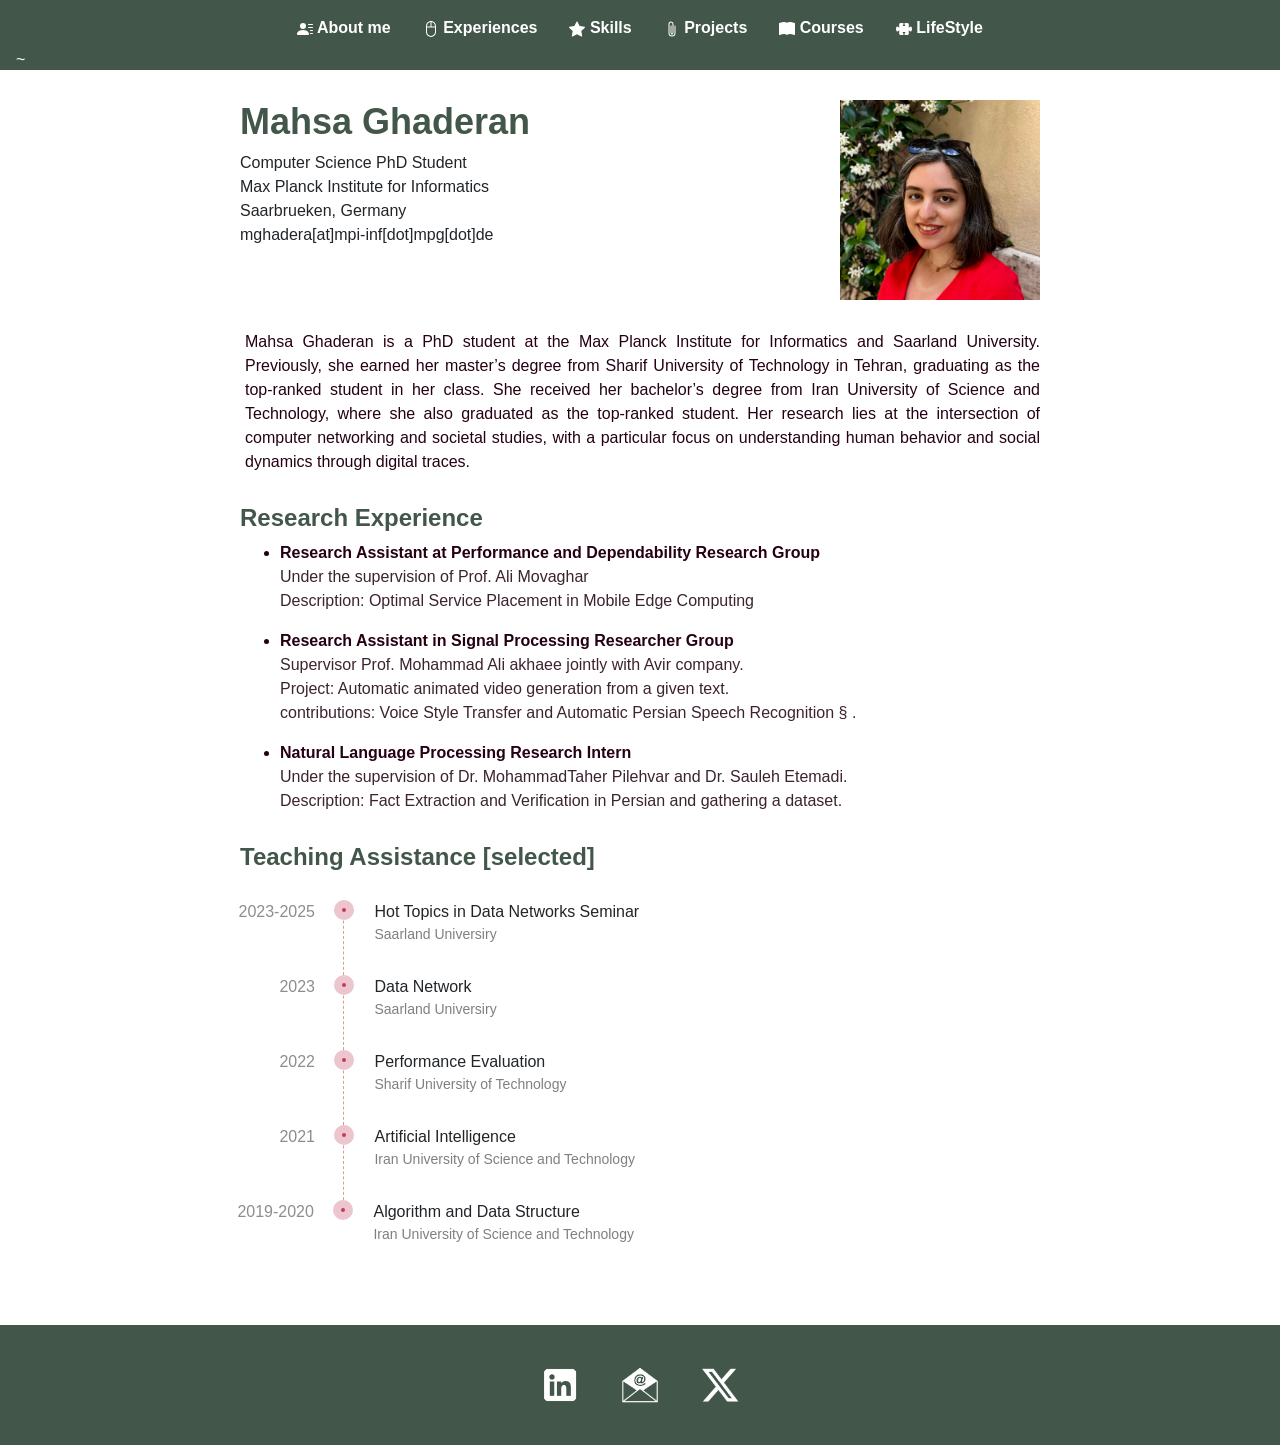
==== index.html @ 6dc73a00 "Update webpage" ====
<!doctype html>
<html lang="en">
<head>
    <link rel="stylesheet" href="style.css">
    <link rel="stylesheet" href="https://stackpath.bootstrapcdn.com/bootstrap/4.5.2/css/bootstrap.min.css" integrity="sha384-JcKb8q3iqJ61gNV9KGb8thSsNjpSL0n8PARn9HuZOnIxN0hoP+VmmDGMN5t9UJ0Z" crossorigin="anonymous">
    <meta charset="utf-8"/>
    <meta name="description" content="This is the portfolio of Mahsa Ghaderan, PhD student"/>
    <!-- <meta name="keywords" content="Marek, Grzyb, Portfolio, Video, Game, Developer, Programmer, C++, C#, .NET, ASP.NET, Java, Android, Unity, Unreal, Engine, UE, Mobile, Desktop, Web, Resume, CV"> -->
    <title>mahsaghaderan99.github.io | Mahsa Ghaderan - CS PhD Student &amp; CSS, Network</title>
</head>
<body>
    <div id="header" class="dark-header">
        <div class="header-content">

            <nav class="nav">
                
                <a class="nav-link header-navlink" href="#">
                    <svg width="1em" height="1em" viewBox="0 0 16 16" class="bi bi-person-lines-fill" fill="currentColor" xmlns="http://www.w3.org/2000/svg">
                        <path fill-rule="evenodd" d="M1 14s-1 0-1-1 1-4 6-4 6 3 6 4-1 1-1 1H1zm5-6a3 3 0 1 0 0-6 3 3 0 0 0 0 6zm7 1.5a.5.5 0 0 1 .5-.5h2a.5.5 0 0 1 0 1h-2a.5.5 0 0 1-.5-.5zm-2-3a.5.5 0 0 1 .5-.5h4a.5.5 0 0 1 0 1h-4a.5.5 0 0 1-.5-.5zm0-3a.5.5 0 0 1 .5-.5h4a.5.5 0 0 1 0 1h-4a.5.5 0 0 1-.5-.5zm2 9a.5.5 0 0 1 .5-.5h2a.5.5 0 0 1 0 1h-2a.5.5 0 0 1-.5-.5z"/>
                    </svg>
                    About me
                </a>

                <a class="nav-link header-navlink" href="#experiments">
                    <svg width="1em" height="1em" viewBox="0 0 16 16" class="bi bi-mouse2" fill="currentColor" xmlns="http://www.w3.org/2000/svg">
                        <path fill-rule="evenodd" d="M3 5.188C3 2.341 5.22 0 8 0s5 2.342 5 5.188v5.625C13 13.658 10.78 16 8 16s-5-2.342-5-5.188V5.189zm4.5-4.155C5.541 1.289 4 3.035 4 5.188V5.5h3.5V1.033zm1 0V5.5H12v-.313c0-2.152-1.541-3.898-3.5-4.154zM12 6.5H4v4.313C4 13.145 5.81 15 8 15s4-1.855 4-4.188V6.5z"/>
                    </svg>
                    Experiences
                </a>

                <a class="nav-link header-navlink" href="#">
                    <svg width="1em" height="1em" viewBox="0 0 16 16" class="bi bi-star-fill" fill="currentColor" xmlns="http://www.w3.org/2000/svg">
                        <path d="M3.612 15.443c-.386.198-.824-.149-.746-.592l.83-4.73L.173 6.765c-.329-.314-.158-.888.283-.95l4.898-.696L7.538.792c.197-.39.73-.39.927 0l2.184 4.327 4.898.696c.441.062.612.636.283.95l-3.523 3.356.83 4.73c.078.443-.36.79-.746.592L8 13.187l-4.389 2.256z"/>
                    </svg>
                    Skills
                </a>
                
                <a class="nav-link header-navlink" href="#">
                    <svg width="1em" height="1em" viewBox="0 0 16 16" class="bi bi-paperclip" fill="currentColor" xmlns="http://www.w3.org/2000/svg">
                    <path fill-rule="evenodd" d="M4.5 3a2.5 2.5 0 0 1 5 0v9a1.5 1.5 0 0 1-3 0V5a.5.5 0 0 1 1 0v7a.5.5 0 0 0 1 0V3a1.5 1.5 0 1 0-3 0v9a2.5 2.5 0 0 0 5 0V5a.5.5 0 0 1 1 0v7a3.5 3.5 0 1 1-7 0V3z"/>
                    </svg>
                    Projects
                </a>
                
                <a class="nav-link header-navlink" href="#">
                    <svg width="1em" height="1em" viewBox="0 0 16 16" class="bi bi-book-fill" fill="currentColor" xmlns="http://www.w3.org/2000/svg">
                        <path fill-rule="evenodd" d="M8 1.783C7.015.936 5.587.81 4.287.94c-1.514.153-3.042.672-3.994 1.105A.5.5 0 0 0 0 2.5v11a.5.5 0 0 0 .707.455c.882-.4 2.303-.881 3.68-1.02 1.409-.142 2.59.087 3.223.877a.5.5 0 0 0 .78 0c.633-.79 1.814-1.019 3.222-.877 1.378.139 2.8.62 3.681 1.02A.5.5 0 0 0 16 13.5v-11a.5.5 0 0 0-.293-.455c-.952-.433-2.48-.952-3.994-1.105C10.413.809 8.985.936 8 1.783z"/>
                    </svg>
                    Courses
                </a>
                
                <a class="nav-link header-navlink" href="#lifestyle">
                    <svg width="1em" height="1em" viewBox="0 0 16 16" class="bi bi-puzzle-fill" fill="currentColor" xmlns="http://www.w3.org/2000/svg">
                        <path fill-rule="evenodd" d="M3.112 3.645A1.5 1.5 0 0 1 4.605 2H7a.5.5 0 0 1 .5.5v.382c0 .696-.497 1.182-.872 1.469a.459.459 0 0 0-.115.118.113.113 0 0 0-.012.025L6.5 4.5v.003l.003.01c.004.01.014.028.036.053a.86.86 0 0 0 .27.194C7.09 4.9 7.51 5 8 5c.492 0 .912-.1 1.19-.24a.86.86 0 0 0 .271-.194.213.213 0 0 0 .036-.054l.003-.01v-.008a.112.112 0 0 0-.012-.025.459.459 0 0 0-.115-.118c-.375-.287-.872-.773-.872-1.469V2.5A.5.5 0 0 1 9 2h2.395a1.5 1.5 0 0 1 1.493 1.645L12.645 6.5h.237c.195 0 .42-.147.675-.48.21-.274.528-.52.943-.52.568 0 .947.447 1.154.862C15.877 6.807 16 7.387 16 8s-.123 1.193-.346 1.638c-.207.415-.586.862-1.154.862-.415 0-.733-.246-.943-.52-.255-.333-.48-.48-.675-.48h-.237l.243 2.855A1.5 1.5 0 0 1 11.395 14H9a.5.5 0 0 1-.5-.5v-.382c0-.696.497-1.182.872-1.469a.459.459 0 0 0 .115-.118.113.113 0 0 0 .012-.025L9.5 11.5v-.003l-.003-.01a.214.214 0 0 0-.036-.053.859.859 0 0 0-.27-.194C8.91 11.1 8.49 11 8 11c-.491 0-.912.1-1.19.24a.859.859 0 0 0-.271.194.214.214 0 0 0-.036.054l-.003.01v.002l.001.006a.113.113 0 0 0 .012.025c.016.027.05.068.115.118.375.287.872.773.872 1.469v.382a.5.5 0 0 1-.5.5H4.605a1.5 1.5 0 0 1-1.493-1.645L3.356 9.5h-.238c-.195 0-.42.147-.675.48-.21.274-.528.52-.943.52-.568 0-.947-.447-1.154-.862C.123 9.193 0 8.613 0 8s.123-1.193.346-1.638C.553 5.947.932 5.5 1.5 5.5c.415 0 .733.246.943.52.255.333.48.48.675.48h.238l-.244-2.855z"/>
                    </svg>
                    LifeStyle
                </a>
            </nav>
        </div>~
    </div>
   
    <div class='main-body'>
        
        <div class='body-content'>

            <div class="section flex">

                <div id="about" class="two_boxs_left about">
                    <h1>Mahsa Ghaderan</h1>
                    <div class="`">Computer Science PhD Student</div>
                    <div class="`">Max Planck Institute for Informatics</div>
                    <div class="">Saarbrueken, Germany</div>
                    <div class="">mghadera[at]mpi-inf[dot]mpg[dot]de</div>
                    
                
                </div>    

                
                
                <div class="flex two_boxs_right">
                            <img src="./static/profile-pic.jpeg" class="about_img">
                        <div class="social-media">
                        </div>
                </div>
            
            </div>

            <div class="section about_text">
                <p>
                    Mahsa Ghaderan is a PhD student at the Max Planck Institute for Informatics and Saarland University. 
                    Previously, she earned her master’s degree from Sharif University of Technology in Tehran, graduating as the top-ranked student in her class. 
                    She received her bachelor’s degree from Iran University of Science and Technology, where she also graduated as the top-ranked student.
                    Her research lies at the intersection of computer networking and societal studies, with a particular focus on understanding human behavior and social dynamics through digital traces.
</p>
            </div>


            <div class="section">
                <h2>Research Experience</h2>
                <ul class='exp_li'>
                    <li>Research Assistant at Performance and Dependability Research Group </li>
                    <p>Under the supervision of Prof. Ali Movaghar
                        <br>
                        Description: Optimal Service Placement in Mobile Edge Computing
                    </p>
                    <li>Research Assistant in Signal Processing Researcher Group</li>
                    <p>Supervisor Prof. Mohammad Ali akhaee jointly with Avir company. 
                    </br>
                    Project: Automatic animated video generation from a given text.
                    </br>
                    contributions: Voice Style Transfer and Automatic Persian Speech Recognition § .
                    </p>
                    <li>Natural Language Processing Research Intern  
                    <p>Under the supervision of Dr. MohammadTaher Pilehvar and Dr. Sauleh Etemadi.
                    </br>
                    Description: Fact Extraction and Verification in Persian and gathering a dataset. </p>
                </ul>
            </div>

            
            <div class="section">
                <h2>Teaching Assistance [selected]</h2>
                <div class="history-tl-container">
                <ul class="tl">
                    <li class="tl-item" ng-repeat="item in retailer_history">
                    <div class="timestamp">
                        2023-2025
                    </div>
                    <div class="item-title">Hot Topics in Data Networks Seminar</div>
                    <div class="item-detail">Saarland Universiry</div>
                    </li>
                    <!-- ------- -->
                    <li class="tl-item" ng-repeat="item in retailer_history">
                    <div class="timestamp">
                        2023
                    </div>
                    <div class="item-title">Data Network</div>
                    <div class="item-detail">Saarland Universiry</div>
                    </li>
                    <!-- ------- -->
                    <li class="tl-item" ng-repeat="item in retailer_history">
                    <div class="timestamp">
                        2022
                    </div>
                    <div class="item-title">Performance Evaluation</div>
                    <div class="item-detail">Sharif University of Technology</div>
                    </li>
                    <!-- ------- -->
                    <li class="tl-item" ng-repeat="item in retailer_history">
                    <div class="timestamp">
                        2021
                    </div>
                    <div class="item-title">Artificial Intelligence</div>
                    <div class="item-detail">Iran University of Science and Technology</div>
                    </li>
                    <!-- ------- -->
                    <li class="tl-item" ng-repeat="item in retailer_history">
                    <div class="timestamp">
                        2019-2020
                    </div>
                    <div class="item-title">Algorithm and Data Structure</div>
                    <div class="item-detail">Iran University of Science and Technology</div>
                    </li>
                    <!-- ------- -->
                </ul>
           </div>
        </div>

        </div>
    </div>
</body>

<footer>
           <div class="footer-content">

            <nav class="nav">
                
                <a class="contact-item" href="https://www.linkedin.com/in/mahsa-ghaderan-0867941b6/">
                    <img src="./static/linkedin.png" alt="">
                </a>

                <a class="contact-item" href="mailto:mghadera[at]mpi-inf[dot]mpg[dot]de">
                    <img src="./static/email.png" alt="">
                </a>

                <a class="contact-item" href="">
                    <img src="./static/X.png" alt="">
                </a>

               
            </nav>
        </div>
</footer>
</html>
---- style.css ----
:root{
    --color-primary: #425749;
    --color-primary-2: #C23C5A;
    --color-secondary: #D5A18E;
    --color-accent: #DEC3BE;
    --color-success: #758B7C;
    --color-background: #FFFFFF;
    --color-text: #090B0C;
    --site-width: 800px;
}

.dark-header{
    height: 70px;
    background-color: var(--color-primary);
    color: var(--color-background);
    width: 100%;
    /* left: 50%;
    transform: translateX(-50%); */
    padding: 8px 16px;
    position: fixed;
}
.header-content{
    display: flex;
    justify-content: space-between;
    align-items: center;
    max-width: var(--site-width);
    justify-content: center;
    margin: 0 auto;
}
html{
    font-family: sans-serif;
}
*{
    font-family: sans-serif;
    font-size: 16px;
}

.main-body{
    padding-top: 30px;
    max-width: var(--site-width);
    align-content: center;
    margin: 0 auto;   
    height: 100%;
}

.body-content{
    z-index: -1;
    position: relative;
    justify-content: center;
    /* top:70px; */
    /* display: flex; */
    margin:70px auto 0 auto;   
    /* margin: 0 auto;    */
}

nav{
    position: relative;
    margin: 0 auto;
}

footer{
    padding: 20px;
    background-color: var(--color-primary);
    color: var(--color-background);
    width: 100%;
    margin: 0 auto;
}

h3{
    text-align: center;
    font-weight: 1400;
    color: var(--color-primary-2);

}
h1{
    font-size: 36px!important;
    font-weight: 700!important;
    color: var(--color-primary);
}

h2{
    font-size: 24px!important;
    font-weight: 700!important;
    color: var(--color-primary);
}

.header-navlink{
    color: var(--color-background); ;
    font-weight: 800;
}
.header-navlink:hover{
    color: var(--color-secondary);
    font-size: 19px;
    font-weight: 800;
}
.bi{
    display: inline-block;
    content: "";
  }

.social-media{
    padding: 0px;
}
.social-media-icon{
    margin: 10px;
    width: 20px;
    height: 20px;
}
.img__wrap{
    margin: 10px;
    display: flex;
}
.img__description{
    position: relative;
    top: 10px;
    visibility: visible;
    color: #090b0c ;
}

.img__wrap:hover{
    transform: scale(1.02);
}
.footer-text{
    font-family: sans-serif;
    text-align: center;
    color: #dce6ea;
}

.flex{
    display: flex;
    gap: 2%;
}

.two_boxs_left{
    width: 73%;
}
.two_boxs_right{
    width: 25%;
}   

.section{
    margin-bottom: 30px;
}
.flex-name{
    padding: 20px;
    font-size: 25px;
    font-weight: bold;
}

.about_pic{
    width: 100%;
    order: 1;
    padding: 10px;
}

.about_text{
    width: 100%;
    order: 2;
    padding-left: 5px;
    padding-top: 0px;
    color: #250014;
    font-size: 20px;
    text-indent: 0px;
    text-align: justify;
    
}

.about_img{
    width: 100%;
    /* transform: scale(0.3); */
    /* border-radius: 10px; */
}


.exp_content{
    display: flex;
}
hr{
    color: #cfd8dc;
    background-color: #250014;
    border-top: 4px solid #250014;
}

.exp_li{
    color: #250014;
    font-weight: 800;
}

.exp_li p{
    font-weight: 100;
    font-size: 16px;
    color: #3b2430;

}

.footer_email{
    color: inherit;
    text-decoration: underline;
}

.lifestyle{
    padding: 30px;
    padding-bottom: 0px;
    width: 90%;
}

table, th, td {
    border: 1px solid black;
    border-collapse: collapse;
  }
  th, td {
    padding: 5px;
    text-align: left;    
  }
table td{
    color: #3b2430;
    /* background-color: #fff1f9; */
}

.projects{
    padding: 30px;
    padding-bottom: 0px;
    width: 90%;
}

.projects th{
    text-align: center;
    color: #250014;
    border: 2px solid black;
}

.high{
    border-bottom: 3px solid black;
}

.last{
    border-right: 3px solid black;
}



/* -------TIMELINE------- */
.history-tl-container{
  width:100%;
  display:block;
  position:relative;
}
.history-tl-container ul.tl{
    margin:20px 0;
    padding:0;
    display:inline-block;

}
.history-tl-container ul.tl li{
    list-style: none;
    margin:auto;
    margin-left:35%;
    width: 100%;
    min-height:50px;
    /*background: rgba(255,255,0,0.1);*/
    border-left:1px dashed var(--color-secondary);
    padding:0 0 30px 30px;
    position:relative;
}
.history-tl-container ul.tl li:last-child{ border-left:0;}
.history-tl-container ul.tl li::before{
    position: absolute;
    left: -10px;
    top: 0px;
    content: " ";
    border: 8px solid rgba(255, 255, 255, 0.7);
    border-radius: 500%;
    background: var(--color-primary-2);
    height: 20px;
    width: 20px;
    transition: all 500ms ease-in-out;

}
.history-tl-container ul.tl li:hover::before{
    border-color:  var(--color-primary-2);
    transition: all 1000ms ease-in-out;
}
ul.tl li .item-title{
}
ul.tl li .item-detail{
    color:rgba(0,0,0,0.5);
    font-size:14px;
}
ul.tl li .timestamp{
    color: #8D8D8D;
    position: absolute;
    width:35%;
    left: -45%;
    text-align: right;
    /* font-size: 12px; */
}


/* ---- Footnote ---- */
.contact-item{
    width: 40px;
    margin: 20px;
}

.contact-item img{
    width: 100%;
}

.footer-content{
    display: flex;
    justify-content: space-between;
    align-items: center;
    max-width: var(--site-width);
    justify-content: center;
    margin: 0 auto;
}
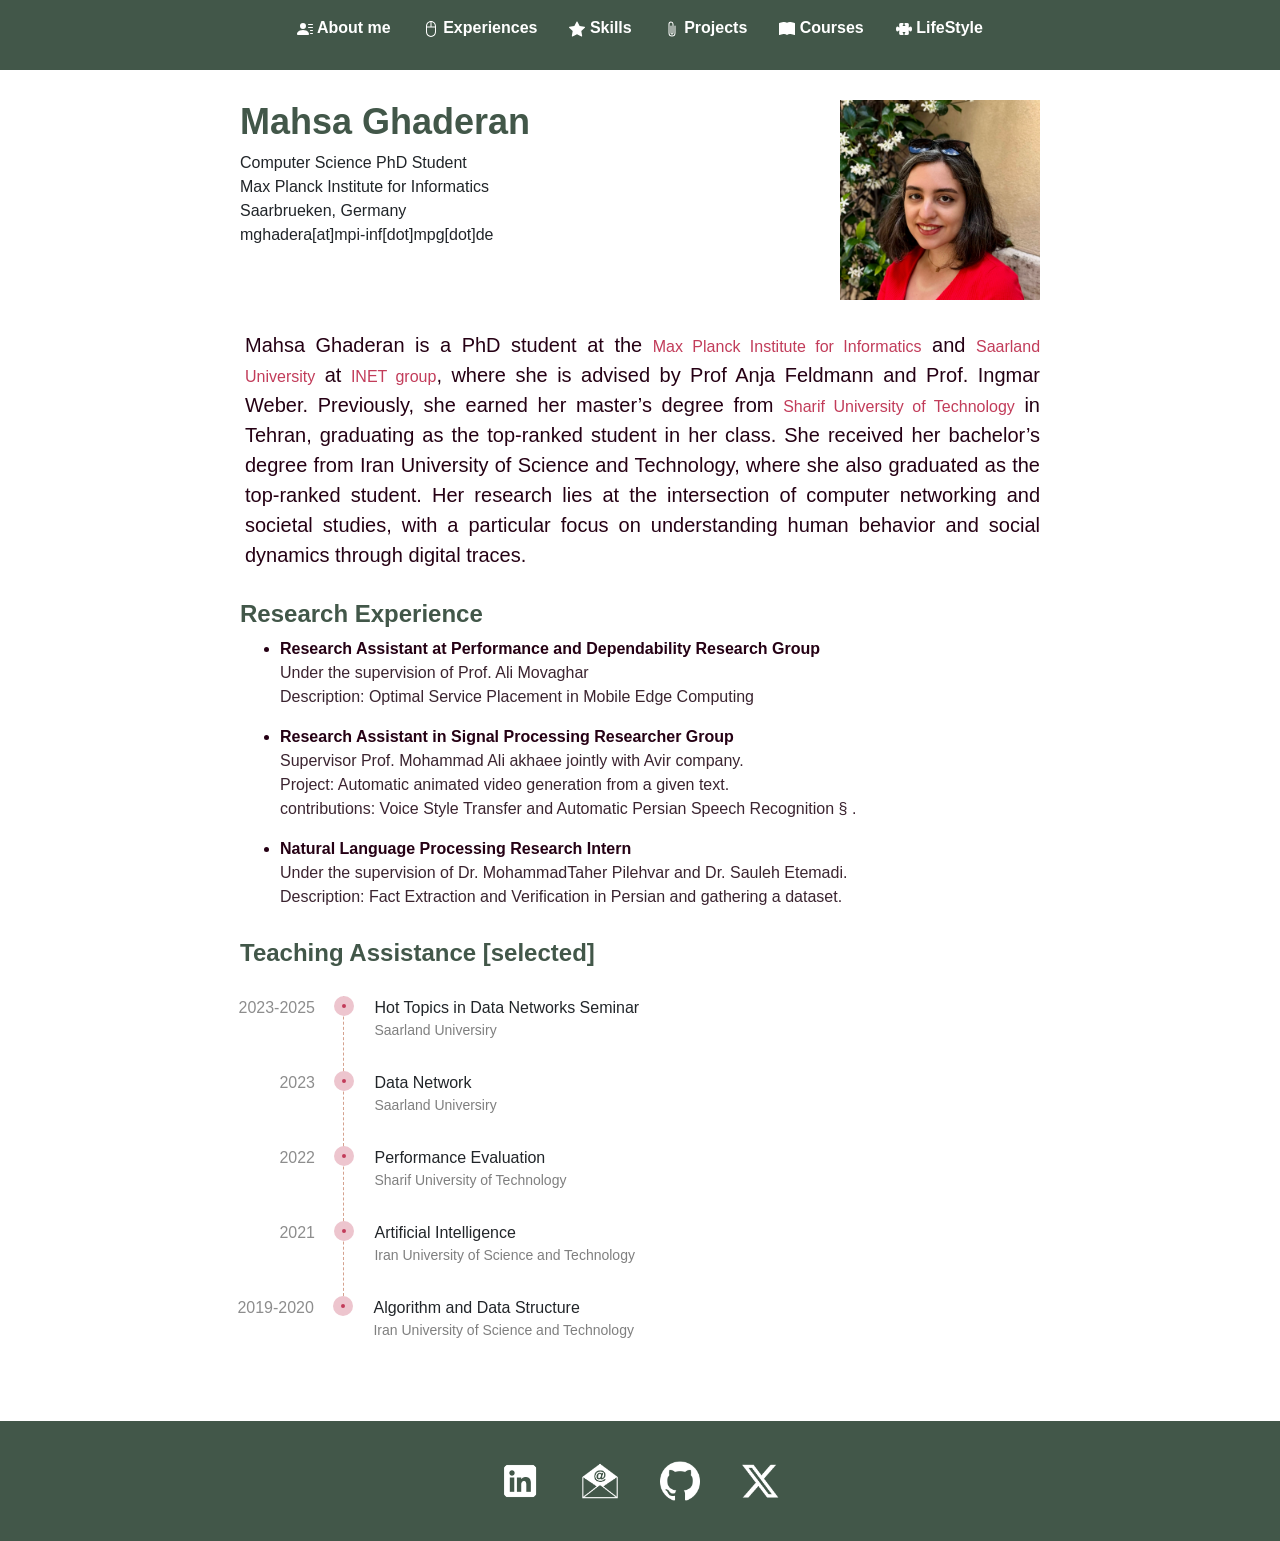
==== commit 912f5e2c: "Add more links, improve meta for SEO" ====
--- a/index.html
+++ b/index.html
@@ -4,12 +4,13 @@
     <link rel="stylesheet" href="style.css">
     <link rel="stylesheet" href="https://stackpath.bootstrapcdn.com/bootstrap/4.5.2/css/bootstrap.min.css" integrity="sha384-JcKb8q3iqJ61gNV9KGb8thSsNjpSL0n8PARn9HuZOnIxN0hoP+VmmDGMN5t9UJ0Z" crossorigin="anonymous">
     <meta charset="utf-8"/>
-    <meta name="description" content="This is the portfolio of Mahsa Ghaderan, PhD student"/>
+    <meta name="description" content="This is the portfolio of Mahsa Ghaderan, PhD student, research projects and publications"/>
+    <meta name="viewport" content="width=device-width, initial-scale=0.8, maximum-scale=0.8, user-scalable=no"/>
     <!-- <meta name="keywords" content="Marek, Grzyb, Portfolio, Video, Game, Developer, Programmer, C++, C#, .NET, ASP.NET, Java, Android, Unity, Unreal, Engine, UE, Mobile, Desktop, Web, Resume, CV"> -->
-    <title>mahsaghaderan99.github.io | Mahsa Ghaderan - CS PhD Student &amp; CSS, Network</title>
+    <title>Mahsa Ghaderan - PhD at Max Planck Institute</title>
 </head>
 <body>
-    <div id="header" class="dark-header">
+    <header id="header" class="dark-header">
         <div class="header-content">
 
             <nav class="nav">
@@ -49,17 +50,17 @@
                     Courses
                 </a>
                 
-                <a class="nav-link header-navlink" href="#lifestyle">
+                <a class="nav-link header-navlink" href="#">
                     <svg width="1em" height="1em" viewBox="0 0 16 16" class="bi bi-puzzle-fill" fill="currentColor" xmlns="http://www.w3.org/2000/svg">
                         <path fill-rule="evenodd" d="M3.112 3.645A1.5 1.5 0 0 1 4.605 2H7a.5.5 0 0 1 .5.5v.382c0 .696-.497 1.182-.872 1.469a.459.459 0 0 0-.115.118.113.113 0 0 0-.012.025L6.5 4.5v.003l.003.01c.004.01.014.028.036.053a.86.86 0 0 0 .27.194C7.09 4.9 7.51 5 8 5c.492 0 .912-.1 1.19-.24a.86.86 0 0 0 .271-.194.213.213 0 0 0 .036-.054l.003-.01v-.008a.112.112 0 0 0-.012-.025.459.459 0 0 0-.115-.118c-.375-.287-.872-.773-.872-1.469V2.5A.5.5 0 0 1 9 2h2.395a1.5 1.5 0 0 1 1.493 1.645L12.645 6.5h.237c.195 0 .42-.147.675-.48.21-.274.528-.52.943-.52.568 0 .947.447 1.154.862C15.877 6.807 16 7.387 16 8s-.123 1.193-.346 1.638c-.207.415-.586.862-1.154.862-.415 0-.733-.246-.943-.52-.255-.333-.48-.48-.675-.48h-.237l.243 2.855A1.5 1.5 0 0 1 11.395 14H9a.5.5 0 0 1-.5-.5v-.382c0-.696.497-1.182.872-1.469a.459.459 0 0 0 .115-.118.113.113 0 0 0 .012-.025L9.5 11.5v-.003l-.003-.01a.214.214 0 0 0-.036-.053.859.859 0 0 0-.27-.194C8.91 11.1 8.49 11 8 11c-.491 0-.912.1-1.19.24a.859.859 0 0 0-.271.194.214.214 0 0 0-.036.054l-.003.01v.002l.001.006a.113.113 0 0 0 .012.025c.016.027.05.068.115.118.375.287.872.773.872 1.469v.382a.5.5 0 0 1-.5.5H4.605a1.5 1.5 0 0 1-1.493-1.645L3.356 9.5h-.238c-.195 0-.42.147-.675.48-.21.274-.528.52-.943.52-.568 0-.947-.447-1.154-.862C.123 9.193 0 8.613 0 8s.123-1.193.346-1.638C.553 5.947.932 5.5 1.5 5.5c.415 0 .733.246.943.52.255.333.48.48.675.48h.238l-.244-2.855z"/>
                     </svg>
                     LifeStyle
                 </a>
             </nav>
-        </div>~
-    </div>
+        </div>
+    </header>
    
-    <div class='main-body'>
+    <main class='main-body'>
         
         <div class='body-content'>
 
@@ -78,7 +79,7 @@
                 
                 
                 <div class="flex two_boxs_right">
-                            <img src="./static/profile-pic.jpeg" class="about_img">
+                            <img src="./static/profile-pic.jpeg" class="about_img" alt="Mahsa Ghaderan">
                         <div class="social-media">
                         </div>
                 </div>
@@ -86,12 +87,10 @@
             </div>
 
             <div class="section about_text">
-                <p>
-                    Mahsa Ghaderan is a PhD student at the Max Planck Institute for Informatics and Saarland University. 
-                    Previously, she earned her master’s degree from Sharif University of Technology in Tehran, graduating as the top-ranked student in her class. 
+                    Mahsa Ghaderan is a PhD student at the <a href="https://www.mpi-inf.mpg.de/home">Max Planck Institute for Informatics</a> and <a href="https://www.uni-saarland.de/en"> Saarland University</a> at <a href="https://www.mpi-inf.mpg.de/departments/inet">INET group</a>, where she is advised by Prof Anja Feldmann and Prof. Ingmar Weber.  
+                    Previously, she earned her master’s degree from <a  href="https://en.sharif.ir/international"> Sharif University of Technology</a> in Tehran, graduating as the top-ranked student in her class. 
                     She received her bachelor’s degree from Iran University of Science and Technology, where she also graduated as the top-ranked student.
                     Her research lies at the intersection of computer networking and societal studies, with a particular focus on understanding human behavior and social dynamics through digital traces.
-</p>
             </div>
 
 
@@ -167,7 +166,7 @@
         </div>
 
         </div>
-    </div>
+    </main>
 </body>
 
 <footer>
@@ -176,15 +175,19 @@
             <nav class="nav">
                 
                 <a class="contact-item" href="https://www.linkedin.com/in/mahsa-ghaderan-0867941b6/">
-                    <img src="./static/linkedin.png" alt="">
+                    <img src="./static/linkedin.png" alt="Linkedin">
                 </a>
 
                 <a class="contact-item" href="mailto:mghadera[at]mpi-inf[dot]mpg[dot]de">
-                    <img src="./static/email.png" alt="">
+                    <img src="./static/email.png" alt="Email">
+                </a>
+
+                <a class="contact-item" href="https://github.com/mahsaghn">
+                    <img src="./static/github.png" alt="Github">
                 </a>
 
                 <a class="contact-item" href="">
-                    <img src="./static/X.png" alt="">
+                    <img src="./static/X.png" alt="X">
                 </a>
 
                
--- a/style.css
+++ b/style.css
@@ -6,7 +6,6 @@
     --color-success: #758B7C;
     --color-background: #FFFFFF;
     --color-text: #090B0C;
-    --site-width: 800px;
 }
 
 .dark-header{
@@ -34,17 +33,26 @@
     font-family: sans-serif;
     font-size: 16px;
 }
+main a{
+  color: var(--color-primary-2) !important;
+  text-decoration: none;
+}
+
 
 .main-body{
     padding-top: 30px;
     max-width: var(--site-width);
     align-content: center;
-    margin: 0 auto;   
+    margin: 0 auto;
+    margin-left: 10px;   
+    margin-right: 10px;   
     height: 100%;
 }
 
 .body-content{
-    z-index: -1;
+    max-width: 800px;
+    margin: 0 auto;
+    /* z-index: -1; */
     position: relative;
     justify-content: center;
     /* top:70px; */
